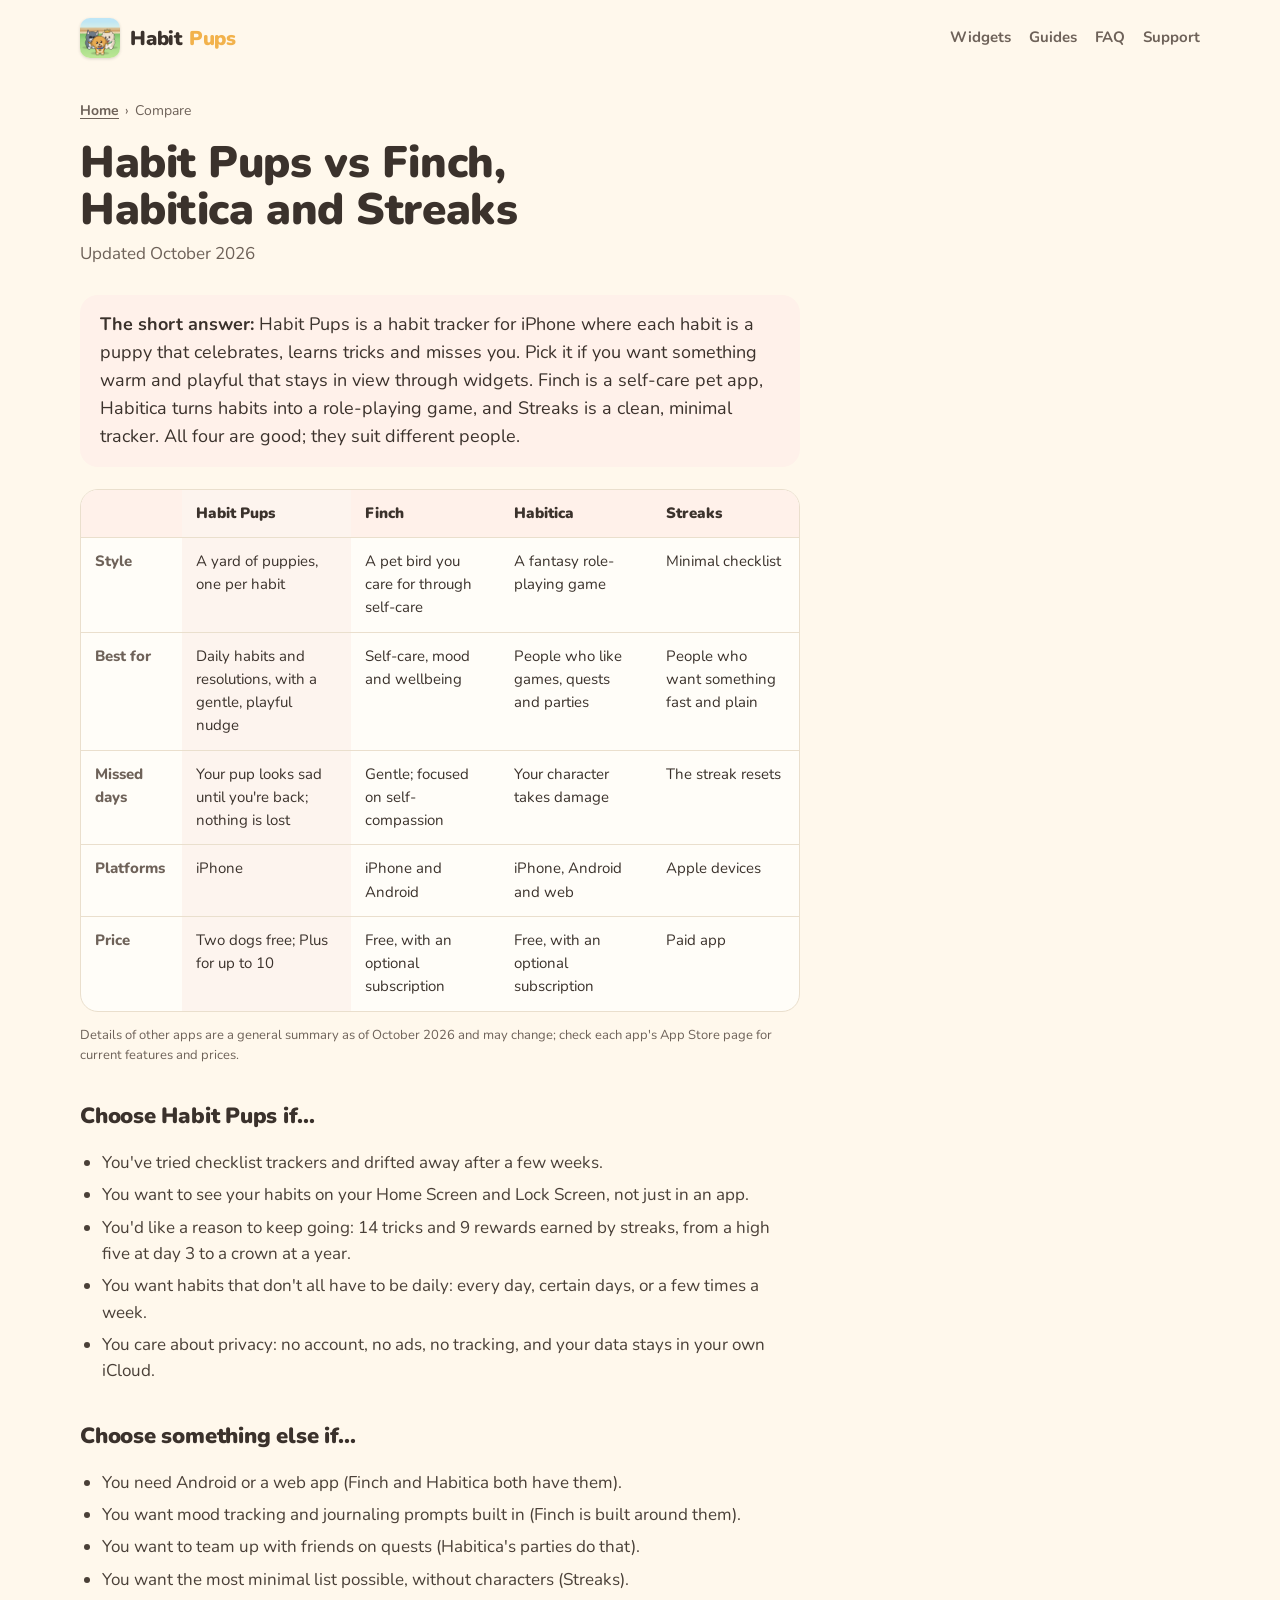
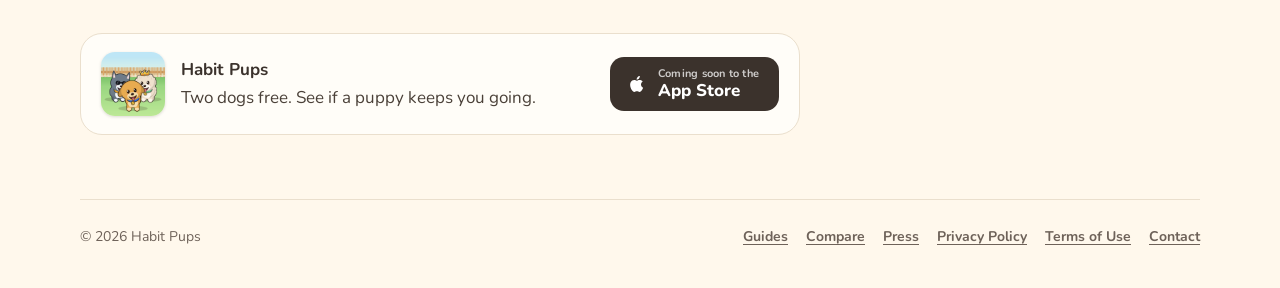
==== compare/index.html @ 5b8456f1 "Initial commit" ====
<!doctype html>
<html lang="en">
<head>
  <meta charset="utf-8">
  <meta name="viewport" content="width=device-width, initial-scale=1, viewport-fit=cover">
  <title>Habit Pups vs Finch, Habitica and Streaks: which habit app suits you? | Habit Pups</title>
  <meta name="description" content="How Habit Pups compares with other popular habit apps: Finch, Habitica and Streaks. What each does best and who it suits.">
  <link rel="canonical" href="https://habitpups.app/compare/">
  <meta property="og:type" content="article">
  <meta property="og:site_name" content="Habit Pups">
  <meta property="og:title" content="Habit Pups vs Finch, Habitica and Streaks: which habit app suits you? | Habit Pups">
  <meta property="og:description" content="How Habit Pups compares with other popular habit apps: Finch, Habitica and Streaks. What each does best and who it suits.">
  <meta property="og:url" content="https://habitpups.app/compare/">
  <meta property="og:image" content="https://habitpups.app/assets/og-image.jpg">
  <meta name="twitter:card" content="summary_large_image">
  <meta name="theme-color" content="#fff8ec">
  <link rel="icon" href="/assets/favicon.png">
  <link rel="apple-touch-icon" href="/assets/apple-touch-icon.png">
  <link rel="preconnect" href="https://fonts.googleapis.com">
  <link rel="preconnect" href="https://fonts.gstatic.com" crossorigin>
  <link rel="stylesheet" href="https://fonts.googleapis.com/css2?family=Nunito:wght@600;700;800;900&display=swap">
  <link rel="stylesheet" href="/styles.css">
  <script type="application/ld+json">
{
  "@context": "https://schema.org",
  "@type": "BreadcrumbList",
  "itemListElement": [
    {
      "@type": "ListItem",
      "position": 1,
      "name": "Home",
      "item": "https://habitpups.app/"
    },
    {
      "@type": "ListItem",
      "position": 2,
      "name": "Compare",
      "item": "https://habitpups.app/compare/"
    }
  ]
}
  </script>
  <script type="application/ld+json">
{
  "@context": "https://schema.org",
  "@type": "Article",
  "headline": "Habit Pups vs Finch, Habitica and Streaks",
  "description": "How Habit Pups compares with other popular habit apps: Finch, Habitica and Streaks. What each does best and who it suits.",
  "url": "https://habitpups.app/compare/",
  "image": "https://habitpups.app/assets/og-image.jpg",
  "datePublished": "2026-10-14",
  "dateModified": "2026-10-14",
  "author": {
    "@type": "Organization",
    "name": "Habit Pups",
    "url": "https://habitpups.app/"
  },
  "publisher": {
    "@type": "Organization",
    "name": "Habit Pups",
    "url": "https://habitpups.app/",
    "logo": "https://habitpups.app/assets/icon-512.png"
  }
}
  </script>
</head>
<body>
  <div class="wrap">
    <header class="top">
      <a class="brand" href="/">
        <img src="/assets/apple-touch-icon.png" alt="">
        <span>Habit <b>Pups</b></span>
      </a>
      <nav aria-label="Site">
        <a href="/#widgets">Widgets</a>
        <a href="/guides/">Guides</a>
        <a href="/#faq">FAQ</a>
        <a href="/#support">Support</a>
      </nav>
    </header>

    <main class="doc article">
      <nav class="crumbs" aria-label="Breadcrumb"><a href="/">Home</a> <span aria-hidden="true">›</span> <span aria-current="page">Compare</span></nav>
      <h1>Habit Pups vs Finch, Habitica and Streaks</h1>
      <p class="meta">Updated October 2026</p>
      <p class="answer-first"><strong>The short answer:</strong> Habit Pups is a habit tracker for iPhone where each habit is a puppy that celebrates, learns tricks and misses you. Pick it if you want something warm and playful that stays in view through widgets. Finch is a self-care pet app, Habitica turns habits into a role-playing game, and Streaks is a clean, minimal tracker. All four are good; they suit different people.</p>

      <div class="table-wrap">
        <table>
          <thead><tr><th scope="col"></th><th scope="col">Habit Pups</th><th scope="col">Finch</th><th scope="col">Habitica</th><th scope="col">Streaks</th></tr></thead>
          <tbody>
            <tr><th scope="row">Style</th><td>A yard of puppies, one per habit</td><td>A pet bird you care for through self-care</td><td>A fantasy role-playing game</td><td>Minimal checklist</td></tr>
            <tr><th scope="row">Best for</th><td>Daily habits and resolutions, with a gentle, playful nudge</td><td>Self-care, mood and wellbeing</td><td>People who like games, quests and parties</td><td>People who want something fast and plain</td></tr>
            <tr><th scope="row">Missed days</th><td>Your pup looks sad until you're back; nothing is lost</td><td>Gentle; focused on self-compassion</td><td>Your character takes damage</td><td>The streak resets</td></tr>
            <tr><th scope="row">Platforms</th><td>iPhone</td><td>iPhone and Android</td><td>iPhone, Android and web</td><td>Apple devices</td></tr>
            <tr><th scope="row">Price</th><td>Two dogs free; Plus for up to 10</td><td>Free, with an optional subscription</td><td>Free, with an optional subscription</td><td>Paid app</td></tr>
          </tbody>
        </table>
      </div>
      <p class="fine">Details of other apps are a general summary as of October 2026 and may change; check each app's App Store page for current features and prices.</p>

      <h2>Choose Habit Pups if…</h2>
      <ul>
        <li>You've tried checklist trackers and drifted away after a few weeks.</li>
        <li>You want to see your habits on your Home Screen and Lock Screen, not just in an app.</li>
        <li>You'd like a reason to keep going: 14 tricks and 9 rewards earned by streaks, from a high five at day 3 to a crown at a year.</li>
        <li>You want habits that don't all have to be daily: every day, certain days, or a few times a week.</li>
        <li>You care about privacy: no account, no ads, no tracking, and your data stays in your own iCloud.</li>
      </ul>

      <h2>Choose something else if…</h2>
      <ul>
        <li>You need Android or a web app (Finch and Habitica both have them).</li>
        <li>You want mood tracking and journaling prompts built in (Finch is built around them).</li>
        <li>You want to team up with friends on quests (Habitica's parties do that).</li>
        <li>You want the most minimal list possible, without characters (Streaks).</li>
      </ul>

      <aside class="cta-card">
        <img src="/assets/apple-touch-icon.png" alt="" width="64" height="64">
        <div>
          <strong>Habit Pups</strong>
          <p>Two dogs free. See if a puppy keeps you going.</p>
        </div>
        <a class="store" href="#" aria-disabled="true">
          <svg viewBox="0 0 24 24" aria-hidden="true"><path d="M16.37 12.6c-.02-2.2 1.8-3.26 1.88-3.31-1.03-1.5-2.62-1.7-3.18-1.73-1.35-.14-2.64.8-3.33.8-.69 0-1.74-.78-2.87-.76-1.47.02-2.84.86-3.6 2.18-1.54 2.66-.39 6.6 1.1 8.76.73 1.06 1.6 2.24 2.73 2.2 1.1-.05 1.51-.71 2.84-.71 1.32 0 1.7.71 2.86.69 1.18-.02 1.93-1.07 2.65-2.13.84-1.22 1.18-2.41 1.2-2.47-.03-.01-2.3-.88-2.32-3.52zM14.2 6.13c.6-.73 1-1.73.9-2.74-.87.04-1.92.58-2.54 1.3-.56.64-1.05 1.67-.92 2.66.97.07 1.96-.49 2.56-1.22z"/></svg>
          <span><small>Coming soon to the</small>App Store</span>
        </a>
      </aside>

    </main>

    <footer>
      <span>© 2026 Habit Pups</span>
      <nav aria-label="More">
        <a href="/guides/">Guides</a>
        <a href="/compare/">Compare</a>
        <a href="/press/">Press</a>
        <a href="/privacy.html">Privacy Policy</a>
        <a href="https://www.apple.com/legal/internet-services/itunes/dev/stdeula/">Terms of Use</a>
        <a href="mailto:support@habitpups.app">Contact</a>
      </nav>
    </footer>
  </div>
</body>
</html>
---- styles.css ----
/* Habit Pups: the app's own colours and rounded type, on its cream paper. One light look,
   like the app, which keeps its own colours whatever the phone's set to. */
:root {
  color-scheme: light;
  --cream: #fff8ec;
  --paper: #fffdf8;
  --ink: #3b322c;
  --ink-soft: #6e6259;
  --line: #eadfcd;
  --coral: #e07a5f;
  --coral-deep: #c9634a;
  --sun: #f2b24c;
  --sky-top: #bfe6f5;
  --sky-bottom: #e8f6d8;
  --grass-far: #8fcb74;
  --grass-near: #b6e08c;
  --fence: #e2b67c;
  --fence-dark: #c99a5f;
  --round: ui-rounded, "SF Pro Rounded", "Nunito", system-ui, -apple-system, "Segoe UI", sans-serif;
  --radius: 22px;
}

* { box-sizing: border-box; }
html { -webkit-text-size-adjust: 100%; }
body {
  margin: 0;
  background: var(--cream);
  color: var(--ink);
  font: 17px/1.55 var(--round);
  padding-inline: 16px;
}
img { max-width: 100%; display: block; }
a { color: var(--coral-deep); text-underline-offset: 3px; }
a:hover { color: var(--coral); }
h1, h2, h3 { font-family: var(--round); margin: 0; text-wrap: balance; letter-spacing: -0.01em; }

.wrap { max-width: 1120px; margin: 0 auto; }

/* ---- Header -------------------------------------------------------------------------- */
.top {
  display: flex; align-items: center; justify-content: space-between; gap: 16px;
  padding-block: 18px;
}
.brand { display: flex; align-items: center; gap: 10px; text-decoration: none; color: var(--ink); }
.brand img { width: 40px; height: 40px; border-radius: 10px; box-shadow: 0 1px 3px rgba(59, 50, 44, 0.18); }
.brand span { font-weight: 900; font-size: 20px; letter-spacing: -0.01em; }
.brand b { color: var(--sun); font-weight: 900; -webkit-text-stroke: 0; }
.top nav { display: flex; gap: 18px; font-weight: 700; font-size: 15px; }
.top nav a { color: var(--ink-soft); text-decoration: none; }
.top nav a:hover { color: var(--ink); }

/* ---- Hero ------------------------------------------------------------------------------- */
.hero {
  display: grid;
  grid-template-columns: minmax(0, 0.9fr) minmax(0, 1.1fr);
  gap: 48px;
  align-items: start;
  padding-block: 28px 64px;
}
.hero-copy { display: grid; gap: 22px; align-content: start; padding-top: 12px; }
.hero-copy .logo { width: min(340px, 80%); }
.hero h1 { font-size: clamp(36px, 5.2vw, 58px); line-height: 1.04; font-weight: 900; }
.hero h1 em { font-style: normal; color: var(--coral); }
.lede { margin: 0; font-size: 19px; color: var(--ink-soft); max-width: 34ch; }
.cta-row { display: flex; flex-wrap: wrap; align-items: center; gap: 14px; }
.store {
  display: inline-flex; align-items: center; gap: 10px;
  background: var(--ink); color: #fff; text-decoration: none;
  padding: 11px 20px 11px 16px; border-radius: 14px; font-weight: 800;
}
.store svg { width: 22px; height: 22px; fill: currentColor; }
.store small { display: block; font-size: 11px; font-weight: 700; opacity: 0.75; letter-spacing: 0.02em; }
.store span { line-height: 1.15; }
.store[aria-disabled="true"] { cursor: default; }
.store:hover { color: #fff; }
.price-note { font-size: 14px; color: var(--ink-soft); }

/* ---- The pup studio --------------------------------------------------------------------- */
.studio {
  background: var(--paper);
  border: 1px solid var(--line);
  border-radius: 28px;
  box-shadow: 0 18px 40px -24px rgba(90, 60, 30, 0.45);
  overflow: hidden;
}
.yard {
  position: relative;
  height: clamp(300px, 38vw, 400px);
  background: var(--sky-bottom);
  overflow: hidden;
  cursor: pointer;
  touch-action: manipulation;
}
.yard canvas { position: absolute; inset: 0; width: 100%; height: 100%; }
.yard .tag {
  position: absolute; left: 14px; bottom: 12px;
  background: rgba(255, 248, 236, 0.92); color: var(--ink);
  font-size: 13px; font-weight: 800; padding: 5px 11px; border-radius: 999px;
  pointer-events: none;
}
.yard .hint {
  position: absolute; right: 14px; bottom: 12px;
  font-size: 12px; font-weight: 700; color: rgba(59, 50, 44, 0.6);
  pointer-events: none;
}

.controls { display: grid; gap: 16px; padding: 18px 18px 20px; }
.group { display: grid; gap: 8px; }
.group h3 {
  font-size: 12px; font-weight: 900; text-transform: uppercase; letter-spacing: 0.08em; color: var(--ink-soft);
}
.chips { display: flex; flex-wrap: wrap; align-items: flex-start; gap: 7px; }
.chip {
  font: inherit; font-size: 14px; font-weight: 800; color: var(--ink);
  background: #fff; border: 1.5px solid var(--line); border-radius: 999px;
  padding: 6px 13px; cursor: pointer;
  transition: transform 0.12s ease, background 0.12s ease, border-color 0.12s ease;
}
.chip:hover { border-color: #d9c8ad; }
.chip:active { transform: scale(0.96); }
.chip[aria-pressed="true"] { background: var(--coral); border-color: var(--coral); color: #fff; }
.chip.trick { background: #fff7e6; border-color: #f1d9a8; }
.chip.trick:hover { background: #ffefcc; }
.wear { display: grid; grid-template-columns: 1fr 1fr; gap: 10px 16px; align-items: start; }
.wear .slot { display: grid; gap: 5px; }
.wear .slot span { font-size: 12px; font-weight: 800; color: var(--ink-soft); }

.breeds {
  display: flex; gap: 8px; overflow-x: auto; padding-bottom: 4px;
  scroll-snap-type: x proximity; scrollbar-width: thin;
}
.breed {
  flex: 0 0 auto; scroll-snap-align: start;
  display: grid; justify-items: center; gap: 2px;
  width: 74px; padding: 6px 4px 5px;
  font: inherit; font-size: 11px; font-weight: 800; color: var(--ink-soft); line-height: 1.15;
  background: #fff; border: 1.5px solid var(--line); border-radius: 16px; cursor: pointer;
}
.breed canvas { width: 56px; height: 56px; }
.breed[aria-pressed="true"] { border-color: var(--coral); background: #fff1ea; color: var(--ink); }

/* ---- Sections ------------------------------------------------------------------------------ */
.section { padding-block: 56px; border-top: 1px solid var(--line); }
.section-head { display: grid; gap: 8px; margin-bottom: 28px; }
.section h2 { font-size: clamp(28px, 3.4vw, 38px); font-weight: 900; }
.section-head p { margin: 0; color: var(--ink-soft); max-width: 60ch; }

.points { display: grid; grid-template-columns: repeat(3, minmax(0, 1fr)); gap: 28px; }
.point { display: grid; gap: 6px; align-content: start; }
.point .icon {
  width: 44px; height: 44px; border-radius: 14px; display: grid; place-items: center;
  background: #fff1ea; color: var(--coral); margin-bottom: 4px;
}
.point .icon svg { width: 24px; height: 24px; fill: currentColor; }
.point h3 { font-size: 19px; font-weight: 900; }
.point p { margin: 0; color: var(--ink-soft); font-size: 16px; }

.faq { display: grid; gap: 10px; max-width: 780px; }
.faq details {
  background: var(--paper); border: 1px solid var(--line); border-radius: 18px;
  padding: 0 20px;
}
.faq summary {
  cursor: pointer; list-style: none; padding: 16px 28px 16px 0; position: relative;
  font-weight: 800; font-size: 17px;
}
.faq summary::-webkit-details-marker { display: none; }
.faq summary::after {
  content: "+"; position: absolute; right: 0; top: 50%; transform: translateY(-50%);
  font-size: 24px; font-weight: 600; color: var(--coral); line-height: 1;
}
.faq details[open] summary::after { content: "–"; }
.faq .answer { padding-bottom: 18px; color: var(--ink-soft); font-size: 16px; }
.faq .answer p { margin: 0 0 10px; }
.faq .answer p:last-child { margin-bottom: 0; }
.faq .answer ol, .faq .answer ul { margin: 0 0 10px; padding-left: 22px; }

.contact {
  margin-top: 28px; max-width: 780px;
  display: flex; flex-wrap: wrap; align-items: center; justify-content: space-between; gap: 14px;
  background: #fff1ea; border-radius: 18px; padding: 18px 20px;
}
.contact p { margin: 0; font-weight: 700; }
.contact a.mail {
  background: var(--coral); color: #fff; text-decoration: none; font-weight: 800;
  padding: 10px 18px; border-radius: 12px;
}
.contact a.mail:hover { background: var(--coral-deep); color: #fff; }

footer {
  border-top: 1px solid var(--line);
  padding-block: 26px 40px;
  display: flex; flex-wrap: wrap; gap: 10px 22px; align-items: center; justify-content: space-between;
  font-size: 14px; color: var(--ink-soft);
}
footer nav { display: flex; flex-wrap: wrap; gap: 8px 18px; }
footer a { color: var(--ink-soft); font-weight: 700; }

/* ---- Screenshot reel ------------------------------------------------------------------ */
.section-head.with-nav { display: flex; align-items: flex-end; justify-content: space-between; gap: 16px; }
.section-head.with-nav > div:first-child { display: grid; gap: 8px; }
.reel-nav { display: flex; gap: 8px; flex: none; }
.reel-btn {
  width: 44px; height: 44px; border-radius: 50%; display: grid; place-items: center;
  background: var(--paper); border: 1.5px solid var(--line); color: var(--ink); cursor: pointer;
  transition: background 0.12s ease, border-color 0.12s ease, opacity 0.12s ease;
}
.reel-btn svg { width: 20px; height: 20px; fill: none; stroke: currentColor; stroke-width: 2.4; stroke-linecap: round; stroke-linejoin: round; }
.reel-btn:hover:not(:disabled) { background: #fff1ea; border-color: var(--coral); color: var(--coral-deep); }
.reel-btn:disabled { opacity: 0.35; cursor: default; }
.reel {
  list-style: none; margin: 0 -16px; padding: 6px 16px 18px;
  display: grid; grid-auto-flow: column; grid-auto-columns: clamp(200px, 23%, 260px); gap: 18px;
  overflow-x: auto; scroll-snap-type: x mandatory; scroll-padding-inline: 16px;
  scrollbar-width: none; overscroll-behavior-x: contain;
}
.reel::-webkit-scrollbar { display: none; }
.reel:focus-visible { outline: 3px solid var(--coral); outline-offset: 4px; border-radius: 12px; }
.reel li { scroll-snap-align: start; }
.reel img {
  width: 100%; height: auto; border-radius: 22px; background: var(--cream);
  box-shadow: 0 14px 30px -18px rgba(90, 60, 30, 0.55), 0 0 0 1px rgba(90, 60, 30, 0.06);
}

/* ---- Widgets ------------------------------------------------------------------------------ */
.widgets h2 em { font-style: normal; color: var(--coral); }
.widget-grid { display: grid; grid-template-columns: minmax(0, 1fr) minmax(0, 1fr); gap: 22px; align-items: start; }
.widget-stack { display: grid; gap: 22px; }
.widget-card {
  margin: 0; display: grid; gap: 12px; align-content: start;
  background: linear-gradient(160deg, #6f6258, #2f2925); border-radius: 28px; padding: 18px;
  box-shadow: 0 18px 40px -26px rgba(59, 50, 44, 0.7);
}
.widget-card img { width: 100%; height: auto; filter: drop-shadow(0 8px 14px rgba(0, 0, 0, 0.28)); }
.widget-card figcaption { color: #f4ece2; font-size: 15px; line-height: 1.45; }
.widget-card figcaption strong { display: block; color: #fff; font-size: 17px; font-weight: 900; }
.widget-card.lock { grid-template-columns: auto 1fr; align-items: center; gap: 18px; }
.lock-tile {
  width: 132px; display: grid; justify-items: center; gap: 4px; padding: 14px 0 16px;
  border-radius: 22px; background: linear-gradient(180deg, #3d4a63, #1f2433);
}
.lock-time { color: rgba(255, 255, 255, 0.92); font-size: 38px; font-weight: 800; letter-spacing: -0.02em; line-height: 1; }
.lock-tile img { width: 76px; height: 76px; filter: none; }
.widget-how { margin: 22px 0 0; color: var(--ink-soft); }
.widget-how a { font-weight: 800; }

/* ---- Guides, compare and press pages ------------------------------------------------------ */
.eyebrow { margin: 0; font-size: 13px; font-weight: 900; letter-spacing: 0.1em; text-transform: uppercase; color: var(--coral-deep); }
.article h1 { font-size: clamp(32px, 4.4vw, 46px); line-height: 1.08; }
.article h3 { font-size: 18px; font-weight: 900; margin: 22px 0 6px; }
.article li { margin-bottom: 6px; }
.crumbs { font-size: 14px; color: var(--ink-soft); margin-bottom: 18px; display: flex; flex-wrap: wrap; gap: 6px; }
.crumbs a { color: var(--ink-soft); font-weight: 700; }
.answer-first {
  background: #fff1ea; border-radius: 18px; padding: 16px 20px; font-size: 18px; color: var(--ink) !important;
}
.shot { margin: 26px auto; max-width: 280px; display: grid; gap: 10px; text-align: center; }
.shot img { width: 100%; height: auto; border-radius: 22px; box-shadow: 0 14px 30px -18px rgba(90, 60, 30, 0.55); }
.shot figcaption, .widget-row figcaption { font-size: 14px; color: var(--ink-soft); }
.widget-row { display: grid; grid-template-columns: 1fr 1fr; gap: 18px; align-items: start; margin: 18px 0; }
.widget-row figure { margin: 0; display: grid; gap: 8px; }
.widget-row img { width: 100%; height: auto; }
.cta-card {
  margin-top: 40px; display: flex; flex-wrap: wrap; align-items: center; gap: 16px;
  background: var(--paper); border: 1px solid var(--line); border-radius: 22px; padding: 18px 20px;
}
.cta-card img { border-radius: 14px; box-shadow: 0 1px 3px rgba(59, 50, 44, 0.18); }
.cta-card div { flex: 1 1 220px; }
.cta-card p { margin: 2px 0 0; color: var(--ink-soft); }
.guide-list { list-style: none; padding: 0; margin: 0; display: grid; gap: 12px; }
.guide-list.cols { grid-template-columns: repeat(3, minmax(0, 1fr)); gap: 18px; }
.guide-list a {
  display: grid; gap: 6px; height: 100%; text-decoration: none; color: var(--ink);
  background: var(--paper); border: 1px solid var(--line); border-radius: 18px; padding: 18px 20px;
  transition: border-color 0.12s ease, transform 0.12s ease;
}
.guide-list a:hover { border-color: var(--coral); color: var(--ink); }
.guide-list strong { font-size: 18px; font-weight: 900; line-height: 1.25; }
.guide-list span { color: var(--ink-soft); font-size: 15px; }
.table-wrap { overflow-x: auto; margin: 22px 0 8px; border: 1px solid var(--line); border-radius: 18px; background: var(--paper); }
.table-wrap table { border-collapse: collapse; width: 100%; min-width: 640px; font-size: 15px; }
.table-wrap th, .table-wrap td { text-align: left; vertical-align: top; padding: 12px 14px; border-bottom: 1px solid var(--line); }
.table-wrap tbody tr:last-child > * { border-bottom: 0; }
.table-wrap thead th { font-weight: 900; background: #fff1ea; }
.table-wrap thead th:nth-child(2), .table-wrap td:nth-child(2) { background: rgba(224, 122, 95, 0.07); }
.table-wrap tbody th { font-weight: 800; color: var(--ink-soft); }
.fine { font-size: 13px; color: var(--ink-soft) !important; }
.pull { font-size: 22px; font-weight: 800; color: var(--ink) !important; line-height: 1.35; }
.facts { display: grid; grid-template-columns: max-content 1fr; gap: 10px 22px; margin: 0; }
.facts dt { font-weight: 900; }
.facts dd { margin: 0; color: #4a4038; }
.press-grid { list-style: none; padding: 0; display: grid; grid-template-columns: repeat(auto-fill, minmax(150px, 1fr)); gap: 16px; }
.press-grid a, .press-assets a { display: grid; gap: 6px; text-decoration: none; font-size: 14px; font-weight: 700; color: var(--ink-soft); }
.press-grid img { width: 100%; height: auto; border-radius: 14px; box-shadow: 0 8px 20px -14px rgba(90, 60, 30, 0.6); }
.press-assets { list-style: none; padding: 0; display: flex; flex-wrap: wrap; align-items: flex-end; gap: 28px; }
.press-assets img { border-radius: 24px; height: auto; }

/* ---- Policy page ----------------------------------------------------------------------- */
.doc { max-width: 720px; padding-block: 24px 64px; }
.doc h1 { font-size: clamp(32px, 4vw, 44px); font-weight: 900; margin-bottom: 6px; }
.doc .meta { color: var(--ink-soft); margin: 0 0 28px; }
.doc h2 { font-size: 22px; font-weight: 900; margin: 34px 0 10px; }
.doc p, .doc li { color: #4a4038; }
.doc ul { padding-left: 22px; }
.doc .summary { background: var(--paper); border: 1px solid var(--line); border-radius: 18px; padding: 16px 20px; }
.doc .summary ul { margin: 6px 0 0; }

/* ---- Small screens ----------------------------------------------------------------------- */
@media (max-width: 860px) {
  .hero { grid-template-columns: 1fr; gap: 24px; padding-block: 4px 48px; }
  /* The header carries the brand; the dog should be on the first screen. */
  .hero-copy .logo { display: none; }
  .hero-copy { gap: 16px; padding-top: 0; }
  .lede { font-size: 17px; }
  .controls { padding: 14px 14px 16px; gap: 14px; }
  .chip { font-size: 13px; padding: 5px 11px; }
  .hero-copy { text-align: left; }
  .points { grid-template-columns: 1fr; gap: 22px; }
  .reel { grid-auto-columns: 62%; gap: 14px; }
  .reel-nav { display: none; }
  .widget-grid { grid-template-columns: 1fr; }
  .guide-list.cols { grid-template-columns: 1fr; }
  .widget-row { grid-template-columns: 1fr; }
  .facts { grid-template-columns: 1fr; gap: 2px; }
  .facts dd { margin-bottom: 10px; }
  .top nav { display: none; }
}
@media (prefers-reduced-motion: reduce) {
  .chip { transition: none; }
}
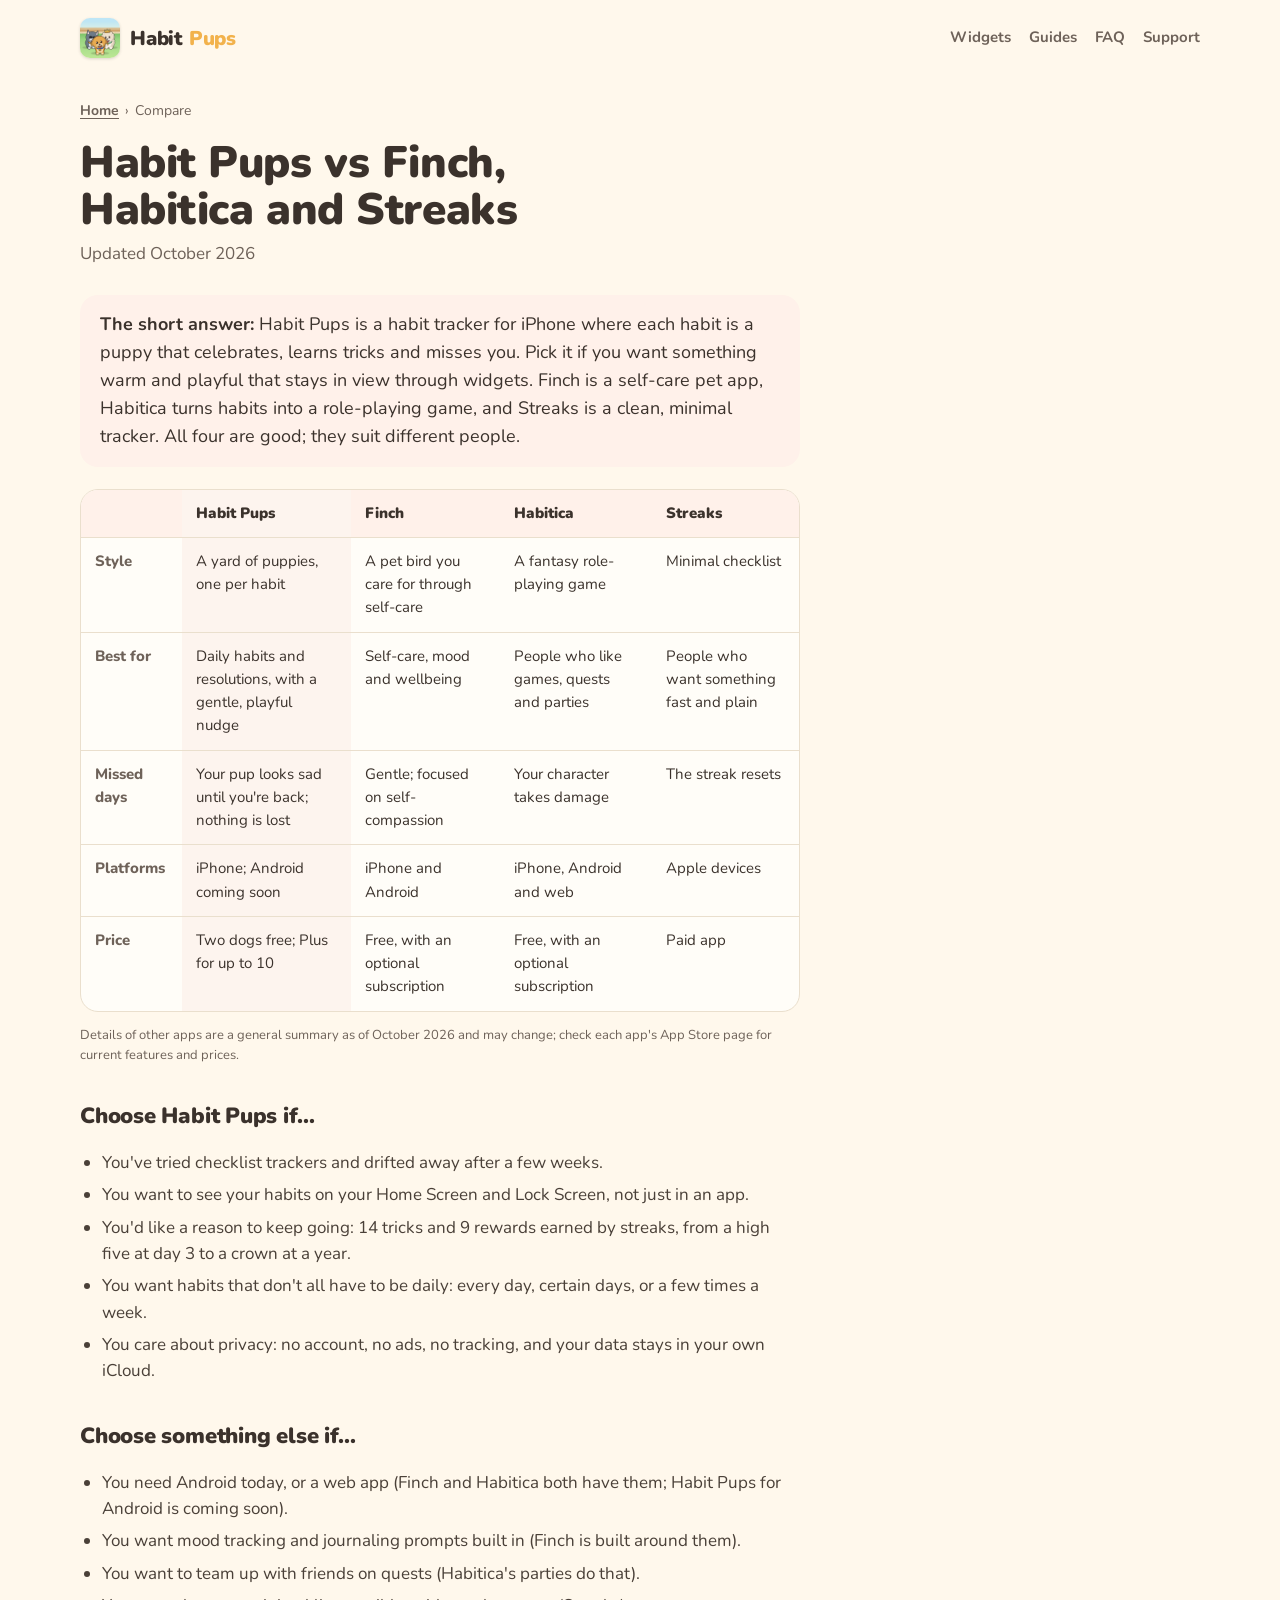
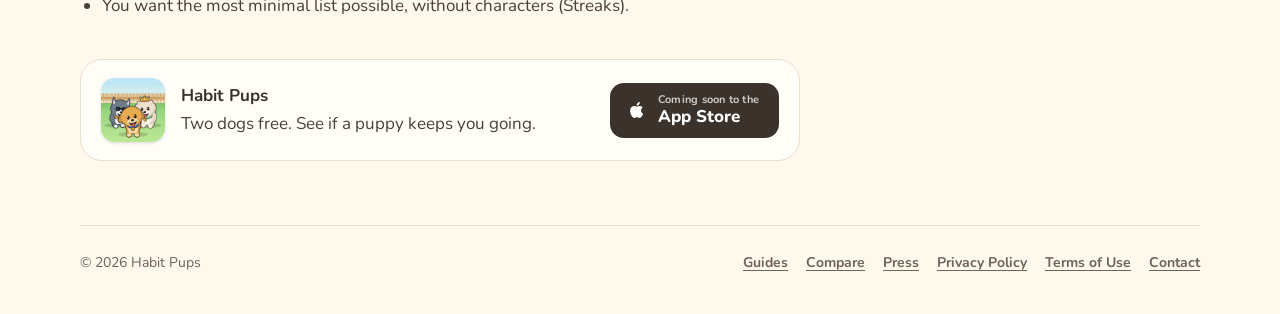
==== commit 07d6ba94: "Minor fixes" ====
--- a/compare/index.html
+++ b/compare/index.html
@@ -92,7 +92,7 @@
             <tr><th scope="row">Style</th><td>A yard of puppies, one per habit</td><td>A pet bird you care for through self-care</td><td>A fantasy role-playing game</td><td>Minimal checklist</td></tr>
             <tr><th scope="row">Best for</th><td>Daily habits and resolutions, with a gentle, playful nudge</td><td>Self-care, mood and wellbeing</td><td>People who like games, quests and parties</td><td>People who want something fast and plain</td></tr>
             <tr><th scope="row">Missed days</th><td>Your pup looks sad until you're back; nothing is lost</td><td>Gentle; focused on self-compassion</td><td>Your character takes damage</td><td>The streak resets</td></tr>
-            <tr><th scope="row">Platforms</th><td>iPhone</td><td>iPhone and Android</td><td>iPhone, Android and web</td><td>Apple devices</td></tr>
+            <tr><th scope="row">Platforms</th><td>iPhone; Android coming soon</td><td>iPhone and Android</td><td>iPhone, Android and web</td><td>Apple devices</td></tr>
             <tr><th scope="row">Price</th><td>Two dogs free; Plus for up to 10</td><td>Free, with an optional subscription</td><td>Free, with an optional subscription</td><td>Paid app</td></tr>
           </tbody>
         </table>
@@ -110,7 +110,7 @@
 
       <h2>Choose something else if…</h2>
       <ul>
-        <li>You need Android or a web app (Finch and Habitica both have them).</li>
+        <li>You need Android today, or a web app (Finch and Habitica both have them; Habit Pups for Android is coming soon).</li>
         <li>You want mood tracking and journaling prompts built in (Finch is built around them).</li>
         <li>You want to team up with friends on quests (Habitica's parties do that).</li>
         <li>You want the most minimal list possible, without characters (Streaks).</li>
--- a/styles.css
+++ b/styles.css
@@ -121,6 +121,10 @@
 .chip[aria-pressed="true"] { background: var(--coral); border-color: var(--coral); color: #fff; }
 .chip.trick { background: #fff7e6; border-color: #f1d9a8; }
 .chip.trick:hover { background: #ffefcc; }
+/* Twelve tricks in two rows of six. On a phone the two rows scroll sideways. */
+.chips.tricks { display: grid; grid-template-columns: repeat(6, auto); justify-content: space-between; gap: 7px 5px; }
+.chips.tricks .chip { white-space: nowrap; font-size: 13px; padding: 6px 9px; }
+.cta-row .store { min-width: 168px; }
 .wear { display: grid; grid-template-columns: 1fr 1fr; gap: 10px 16px; align-items: start; }
 .wear .slot { display: grid; gap: 5px; }
 .wear .slot span { font-size: 12px; font-weight: 800; color: var(--ink-soft); }
@@ -319,6 +323,13 @@
   .reel { grid-auto-columns: 62%; gap: 14px; }
   .reel-nav { display: none; }
   .widget-grid { grid-template-columns: 1fr; }
+  .chips.tricks {
+    grid-template-columns: none; grid-template-rows: repeat(2, auto); grid-auto-flow: column;
+    justify-content: start; overflow-x: auto; scrollbar-width: none; padding-bottom: 2px;
+  }
+  .chips.tricks::-webkit-scrollbar { display: none; }
+  .cta-row .store { min-width: 0; flex: 1 1 0; padding: 10px 12px; gap: 8px; font-size: 15px; white-space: nowrap; }
+  .cta-row .price-note { flex-basis: 100%; }
   .guide-list.cols { grid-template-columns: 1fr; }
   .widget-row { grid-template-columns: 1fr; }
   .facts { grid-template-columns: 1fr; gap: 2px; }
